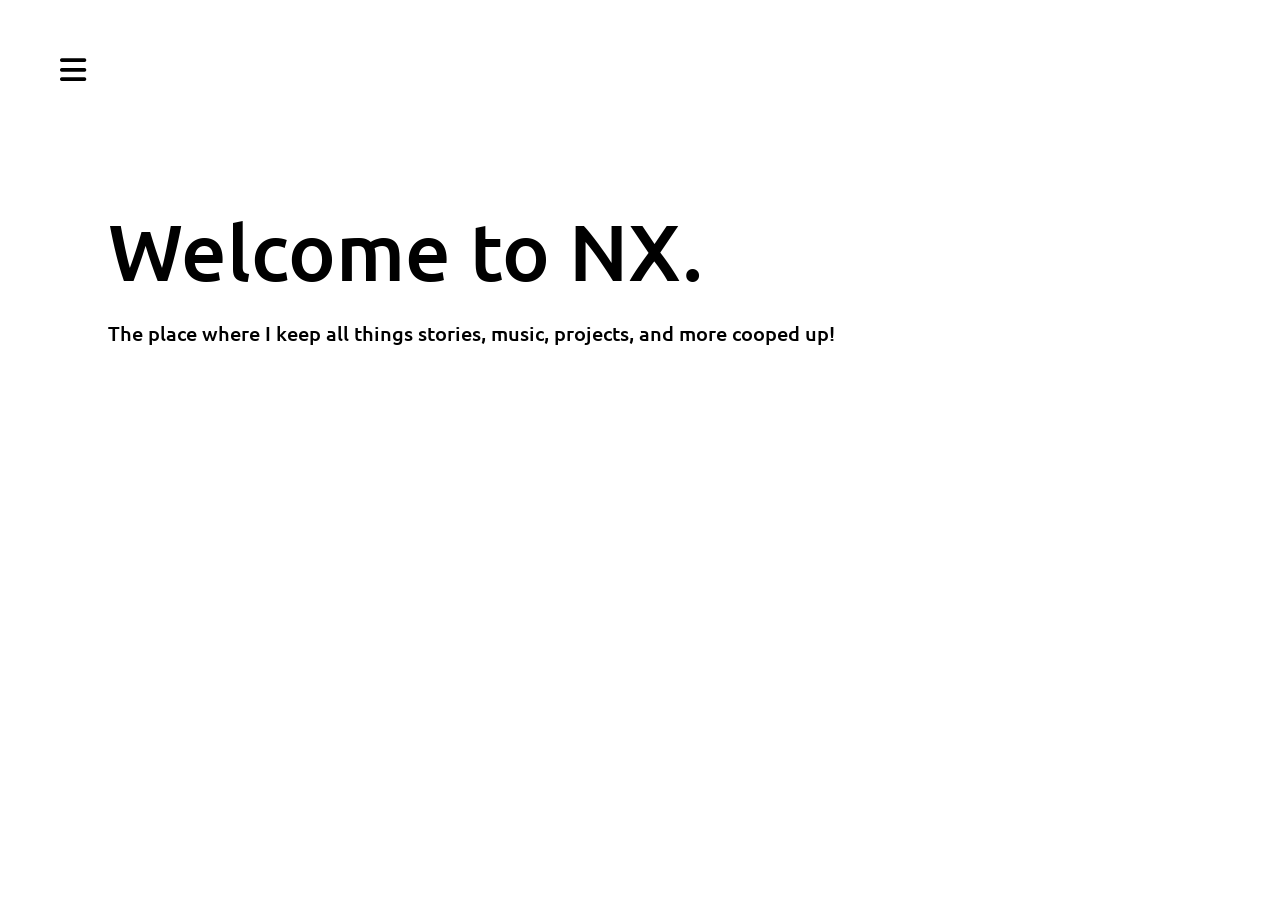
==== index.html @ 0b13d4ef "Added more folders for potential files and a test file." ====
<!DOCTYPE html>
<html lang="en">
<head>
    <meta charset="UTF-8">
    <meta name="viewport" content="width=device-width, initial-scale=1.0">
    <link rel="stylesheet" href="style.css">
    <title>NX (Working Title)</title>
    <link rel="stylesheet" href="https://cdnjs.cloudflare.com/ajax/libs/font-awesome/6.5.0/css/all.min.css">
</head>
<body>
    <button class="menu-button" id="menuButton"> <i class="fas fa-bars"></i> </button>
        <div id = "menu" class="hidden menu">
            <a href="index.html">Home</a>
            <a href="pages/music.html">Music</a>
            <a href="pages/eternity.html">Eternity</a>
            <a href="pages/cs_projects.html">CS Projects</a>
            <a href="https://www.instagram.com/ero.nium/" target="_blank" rel="noopener noreferrer"><i class = "fab fa-instagram"></i></a>
            <a href="https://github.com/Eronium0" target="_blank" rel="noopener noreferrer"><i class = "fab fa-github"></i></a>
            <a href="https://open.spotify.com/artist/5apVfVgsmf4TuO3htzg63E?si=SBFJqs63T7mDn9Ksaw8Bpw" target="_blank" rel="noopener noreferrer"><i class = "fab fa-spotify"></i></a>
        </div>
    <main class="main">    
    <h1>Welcome to NX.</h1>
    <p>The place where I keep all things stories, music, projects, and more cooped up!</p>
    </main>
</body>
<script src="script.js"></script>
</html>
---- style.css ----
@import url('https://fonts.googleapis.com/css2?family=Raleway:ital,wght@0,100..900;1,100..900&family=Ubuntu:ital,wght@0,300;0,400;0,500;0,700;1,300;1,400;1,500;1,700&display=swap');

* {
  font-family: 'Ubuntu';
  font-optical-sizing: auto;
  font-weight: 500;
  font-style: normal;
}

/* Global Styles */
 
/* .container{
    width: 100%;
    height: auto;
    display: flex;
    justify-content: left;
    align-items: left;
    overflow-x: hidden;
}

.sidebar{
    position: fixed;
    top: 0;
    left: 0;
    width: 200px;
    height: 100vh;
    background-color: #333;
}

.sidebar h1{
    color: #fff;
    padding: 30px ;
    margin: 0;
}

.sidebar ul{
    list-style-type: none;
    padding: 0;
    margin: 0;
}

.sidebar a{
    display: block;
    padding: 15px;
    color: #fff;
    text-decoration: none;    
}   

.sidebar a:hover{
    background-color: #555;
}

.sidebar socials{
    margin-top: auto;
    display: flex;
    gap: 10px;
    padding: 15px;
    position: absolute;
    bottom: 0;
}

.sidebar socials a{
    color: #fff;
    font-size: 20px;
}  */

.main h1{
    margin: 0px;
    margin-left: 6.25rem;
    margin-top: 12.5rem;
    display: flex;
    font-size: clamp(5rem, 7vw, 3rem);
}

.main h2{
    margin: 0px;
    height: auto;
    margin-left: 12.5rem;
    display : flex;
    justify-content: left;
    align-items: left;
    font-size: clamp(2.5rem, 8vw, 6.25rem);
}

.main p{
    margin-left: 6.25rem;
    height: auto;
    display : flex;
    justify-content: left;
    align-items: left;
    font-size: 1.25rem;
}

.hidden {
    display: none;
}

.menu {
    position: fixed;
    top: 40px;
    left: 100px;
    background-color: #cdcdcd;
    padding: 1rem;
    border-radius: 5px;
    width: 100%;
    height: 2rem;
}

.menu a {
    display: row;
    padding: 1vw;
    color: #000;
    text-decoration: none;
}

.menu a:hover {
    background-color: #9d9d9d;
    color: #fff;
}
/* Welcome Page */

/* .welcome-container{
    width: 100%;
    height: auto;
    display: flex;
    justify-content: center;
    align-items: center;
    overflow-x: hidden;
}

.welcome-bar{
    position: fixed;
    width: 100%;
    height: auto;
    top: 450px;
    display: flex;
    justify-content: center;
    align-items: center;
}

.welcome-bar ul{
    list-style-type: none;
    width: auto;
    margin: 0;
    display: flex;
    gap: 50px;
}

.welcome-bar a{
    display: block;
    padding: 50px;
    color: #fff;
    text-decoration: none; 
    background-color: #333;
    border-radius: 10px;
}

.welcome-bar a:hover{
    background-color: #555;
} */

.main-welcome h1{
    margin: 0px;
    margin-top: 1.25rem;
    display: flex;
    justify-content: center;
    align-items: center;
    font-size: clamp(1.75rem, 4vw, 2.1875rem);
}

.main-welcome h2{
    margin: 0px;
    height: auto;
    margin-top: 1.25rem;
    display : flex;
    justify-content: center;
    align-items: center;
    font-size: clamp(2.5rem, 8vw, 6.25rem);
}

.main-welcome p{
    margin-top: 3.125rem;
    height: auto;
    display : flex;
    justify-content: center;
    align-items: center;
    font-size: 1.25rem;
}

body {
    background-color: #ffffff;
}

.menu-button {
    position: fixed;
    top: 40px;
    left: 40px;
    padding: 0.625rem 1.25rem;
    background-color: #33333300;
    color: #000000;
    border: none;
    cursor: pointer;
    font-size: 1.875rem;
}
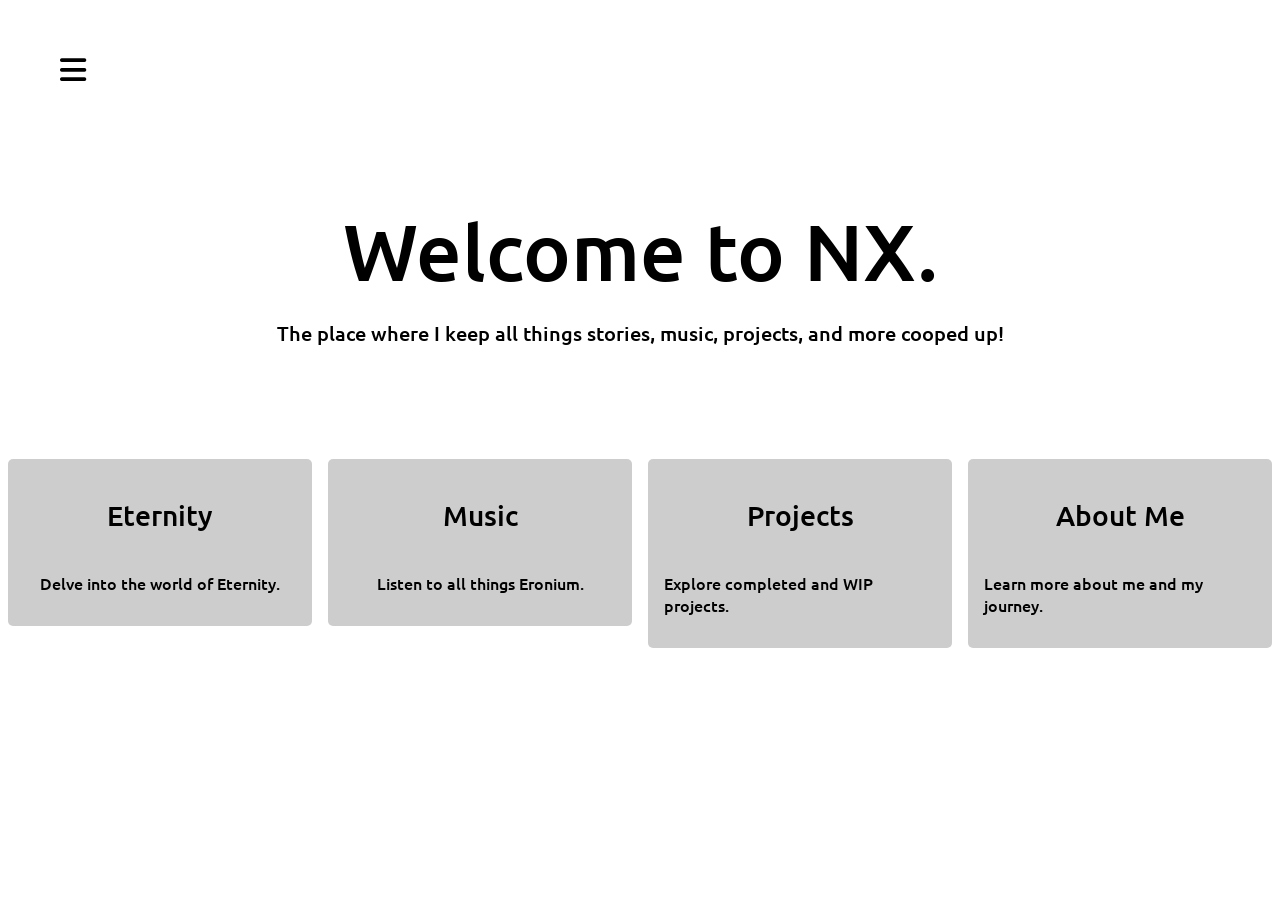
==== commit d1fff68d: "Added some grid layout to the main page. Fixed the menu bar to be more responsive and look somewhat " ====
--- a/index.html
+++ b/index.html
@@ -6,22 +6,57 @@
     <link rel="stylesheet" href="style.css">
     <title>NX (Working Title)</title>
     <link rel="stylesheet" href="https://cdnjs.cloudflare.com/ajax/libs/font-awesome/6.5.0/css/all.min.css">
+    <link rel="apple-touch-icon" sizes="180x180" href="assets/apple-touch-icon.png">
+    <link rel="icon" type="image/png" sizes="32x32" href="assets/favicon-32x32.png">
+    <link rel="icon" type="image/png" sizes="16x16" href="assets/favicon-16x16.png">
+    <link rel="manifest" href="assets/site.webmanifest">
 </head>
 <body>
     <button class="menu-button" id="menuButton"> <i class="fas fa-bars"></i> </button>
-        <div id = "menu" class="hidden menu">
-            <a href="index.html">Home</a>
-            <a href="pages/music.html">Music</a>
-            <a href="pages/eternity.html">Eternity</a>
-            <a href="pages/cs_projects.html">CS Projects</a>
-            <a href="https://www.instagram.com/ero.nium/" target="_blank" rel="noopener noreferrer"><i class = "fab fa-instagram"></i></a>
-            <a href="https://github.com/Eronium0" target="_blank" rel="noopener noreferrer"><i class = "fab fa-github"></i></a>
-            <a href="https://open.spotify.com/artist/5apVfVgsmf4TuO3htzg63E?si=SBFJqs63T7mDn9Ksaw8Bpw" target="_blank" rel="noopener noreferrer"><i class = "fab fa-spotify"></i></a>
-        </div>
+        <nav id="menu" class="hidden menu">
+            <div class="nav-links">
+                <a href="index.html">Home</a>
+                <a href="pages/about.html">About Me</a>
+                <a href="pages/music.html">Music</a>
+                <a href="pages/eternity.html">Eternity</a>
+                <a href="pages/cs_projects.html">CS Projects</a>
+            </div>
+            <div class="nav-socials">
+                <a href="https://www.instagram.com/ero.nium/" target="_blank" rel="noopener noreferrer"><i class = "fab fa-instagram"></i></a>
+                <a href="https://github.com/Eronium0" target="_blank" rel="noopener noreferrer"><i class = "fab fa-github"></i></a>
+                <a href="https://open.spotify.com/artist/5apVfVgsmf4TuO3htzg63E?si=SBFJqs63T7mDn9Ksaw8Bpw" target="_blank" rel="noopener noreferrer"><i class = "fab fa-spotify"></i></a>
+            </div>
+        </nav>
     <main class="main">    
     <h1>Welcome to NX.</h1>
     <p>The place where I keep all things stories, music, projects, and more cooped up!</p>
     </main>
+    <div class="grid">
+        <a href="pages/eternity.html">
+            <div class="grid-item">
+                <h2>Eternity</h2>
+                <p>Delve into the world of Eternity.</p>
+            </div>
+        </a>
+        <a href="pages/music.html">
+            <div class="grid-item">
+                <h2>Music</h2>
+                <p>Listen to all things Eronium.</p>
+            </div>
+        </a>
+        <a href="pages/cs_projects.html">
+            <div class="grid-item">
+                <h2>Projects</h2>
+                <p>Explore completed and WIP projects.</p>
+            </div>
+        </a>
+        <a href="pages/about.html">
+            <div class="grid-item">
+                <h2>About Me</h2>
+                <p>Learn more about me and my journey.</p>
+            </div>
+        </a>    
+    </div>
 </body>
 <script src="script.js"></script>
 </html>
--- a/style.css
+++ b/style.css
@@ -7,188 +7,73 @@
   font-style: normal;
 }
 
-/* Global Styles */
- 
-/* .container{
-    width: 100%;
-    height: auto;
-    display: flex;
-    justify-content: left;
-    align-items: left;
-    overflow-x: hidden;
-}
-
-.sidebar{
-    position: fixed;
-    top: 0;
-    left: 0;
-    width: 200px;
-    height: 100vh;
-    background-color: #333;
-}
-
-.sidebar h1{
-    color: #fff;
-    padding: 30px ;
-    margin: 0;
-}
-
-.sidebar ul{
-    list-style-type: none;
-    padding: 0;
-    margin: 0;
-}
-
-.sidebar a{
-    display: block;
-    padding: 15px;
-    color: #fff;
-    text-decoration: none;    
-}   
-
-.sidebar a:hover{
-    background-color: #555;
-}
-
-.sidebar socials{
-    margin-top: auto;
-    display: flex;
-    gap: 10px;
-    padding: 15px;
-    position: absolute;
-    bottom: 0;
-}
-
-.sidebar socials a{
-    color: #fff;
-    font-size: 20px;
-}  */
-
 .main h1{
     margin: 0px;
-    margin-left: 6.25rem;
     margin-top: 12.5rem;
     display: flex;
-    font-size: clamp(5rem, 7vw, 3rem);
+    font-size: clamp(3rem, 7vw, 5rem);
+    justify-content: center;
 }
 
 .main h2{
     margin: 0px;
     height: auto;
-    margin-left: 12.5rem;
     display : flex;
-    justify-content: left;
-    align-items: left;
+    justify-content: center;
     font-size: clamp(2.5rem, 8vw, 6.25rem);
 }
 
 .main p{
-    margin-left: 6.25rem;
     height: auto;
     display : flex;
-    justify-content: left;
-    align-items: left;
+    justify-content: center;
     font-size: 1.25rem;
 }
 
-.hidden {
-    display: none;
-}
+
 
 .menu {
     position: fixed;
-    top: 40px;
+    top: 35px;
     left: 100px;
     background-color: #cdcdcd;
     padding: 1rem;
     border-radius: 5px;
-    width: 100%;
-    height: 2rem;
+    right: 20px;
+    height: auto;
+    display: flex;
+    justify-content: flex-start;
+    gap: 3rem;
 }
 
 .menu a {
-    display: row;
-    padding: 1vw;
+    display: inline-block;
+    padding: 0.5rem 1rem;
     color: #000;
     text-decoration: none;
+    border-radius: 5px;
+}
+
+.nav-links {
+    display: flex;
+    gap: 5rem;
+    flex-wrap: wrap;
+}
+
+.nav-socials {
+    display: flex;
+    gap: 1rem;
+    margin-left: auto;
+    flex-wrap: wrap;
 }
 
 .menu a:hover {
     background-color: #9d9d9d;
     color: #fff;
 }
-/* Welcome Page */
 
-/* .welcome-container{
-    width: 100%;
-    height: auto;
-    display: flex;
-    justify-content: center;
-    align-items: center;
-    overflow-x: hidden;
-}
-
-.welcome-bar{
-    position: fixed;
-    width: 100%;
-    height: auto;
-    top: 450px;
-    display: flex;
-    justify-content: center;
-    align-items: center;
-}
-
-.welcome-bar ul{
-    list-style-type: none;
-    width: auto;
-    margin: 0;
-    display: flex;
-    gap: 50px;
-}
-
-.welcome-bar a{
-    display: block;
-    padding: 50px;
-    color: #fff;
-    text-decoration: none; 
-    background-color: #333;
-    border-radius: 10px;
-}
-
-.welcome-bar a:hover{
-    background-color: #555;
-} */
-
-.main-welcome h1{
-    margin: 0px;
-    margin-top: 1.25rem;
-    display: flex;
-    justify-content: center;
-    align-items: center;
-    font-size: clamp(1.75rem, 4vw, 2.1875rem);
-}
-
-.main-welcome h2{
-    margin: 0px;
-    height: auto;
-    margin-top: 1.25rem;
-    display : flex;
-    justify-content: center;
-    align-items: center;
-    font-size: clamp(2.5rem, 8vw, 6.25rem);
-}
-
-.main-welcome p{
-    margin-top: 3.125rem;
-    height: auto;
-    display : flex;
-    justify-content: center;
-    align-items: center;
-    font-size: 1.25rem;
-}
-
-body {
-    background-color: #ffffff;
+.hidden {
+    display: none;
 }
 
 .menu-button {
@@ -201,4 +86,73 @@
     border: none;
     cursor: pointer;
     font-size: 1.875rem;
-}+}
+
+body {
+    background-color: #ffffff;
+}
+
+.grid{
+    display: grid;
+    grid-template-columns: repeat(auto-fit, minmax(150px, 1fr));
+    gap: 1rem;
+    margin-top: 7rem;
+}
+
+.grid a {
+    text-decoration: none;
+    color: #000;
+    font-size: 1.25rem;
+}
+
+.grid-item {
+    background-color: #cdcdcd;
+    padding: 1rem;
+    border-radius: 5px;
+    display: grid;
+    grid-template-rows: auto 1fr;
+    align-items: center;
+    transition: transform 0.3s ease;
+}
+
+.grid-item h2 {
+    display: flex;
+    justify-content: center;
+    color: #000;
+    font-size: 1.75rem;
+}
+
+.grid-item p {
+    display: flex;
+    justify-content: center;
+    color: #000;
+    font-size: 1rem;
+
+}
+
+.grid-item:hover {
+    background-color: #9d9d9d;  
+    transform: scale(1.05);
+}
+
+@media (max-width: 600px) {
+  .menu {
+    flex-direction: column;   
+    width: auto;              
+    left: 20px; right: 20px;  
+    height: auto;             
+    align-items: flex-start;
+  }
+
+    .nav-links {
+        flex-direction: column;
+        gap: 1rem;
+        width: auto;
+    }
+
+    .nav-socials {
+        flex-direction: column;
+        gap: 0.5rem;
+        width: auto;
+    }
+}
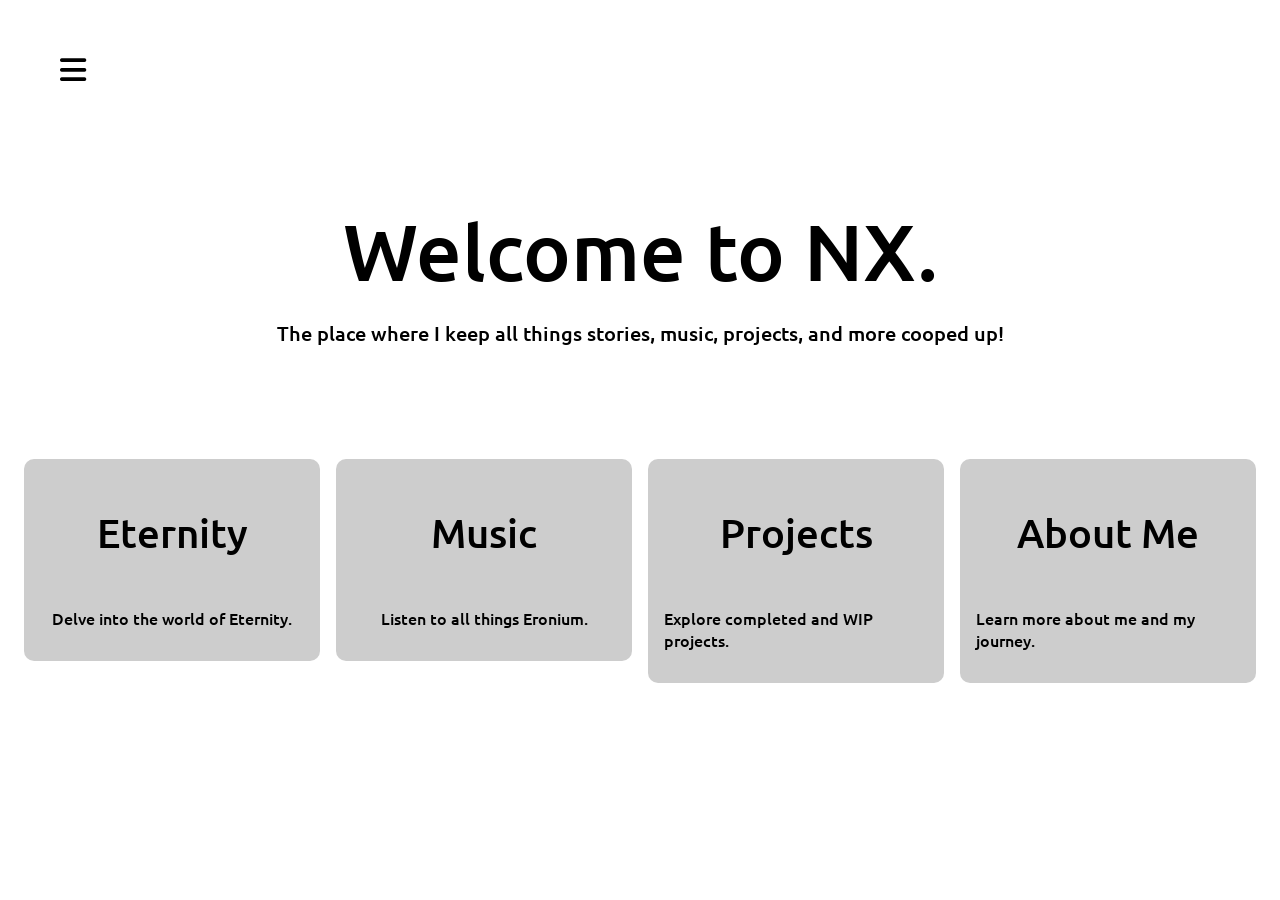
==== commit ac52489a: "Added respective css files to each page. Fixed a small issue with the grid animation clipping out of" ====
--- a/index.html
+++ b/index.html
@@ -3,8 +3,8 @@
 <head>
     <meta charset="UTF-8">
     <meta name="viewport" content="width=device-width, initial-scale=1.0">
-    <link rel="stylesheet" href="style.css">
-    <title>NX (Working Title)</title>
+    <link rel="stylesheet" href="index_style.css">
+    <title>NX</title>
     <link rel="stylesheet" href="https://cdnjs.cloudflare.com/ajax/libs/font-awesome/6.5.0/css/all.min.css">
     <link rel="apple-touch-icon" sizes="180x180" href="assets/apple-touch-icon.png">
     <link rel="icon" type="image/png" sizes="32x32" href="assets/favicon-32x32.png">
--- a/index_style.css
+++ b/index_style.css
@@ -0,0 +1,159 @@
+@import url('https://fonts.googleapis.com/css2?family=Raleway:ital,wght@0,100..900;1,100..900&family=Ubuntu:ital,wght@0,300;0,400;0,500;0,700;1,300;1,400;1,500;1,700&display=swap');
+
+* {
+  font-family: 'Ubuntu';
+  font-optical-sizing: auto;
+  font-weight: 500;
+  font-style: normal;
+}
+
+.main h1{
+    margin: 0px;
+    margin-top: 12.5rem;
+    display: flex;
+    font-size: clamp(3rem, 7vw, 5rem);
+    justify-content: center;
+}
+
+.main h2{
+    margin: 0px;
+    height: auto;
+    display : flex;
+    justify-content: center;
+    font-size: clamp(2.5rem, 8vw, 6.25rem);
+}
+
+.main p{
+    height: auto;
+    display : flex;
+    justify-content: center;
+    font-size: 1.25rem;
+}
+
+
+.menu-button {
+    position: absolute;
+    top: 40px;
+    left: 40px;
+    padding: 0.625rem 1.25rem;
+    background-color: #33333300;
+    color: #000000;
+    border: none;
+    cursor: pointer;
+    font-size: 1.875rem;
+}
+
+.menu {
+    position: absolute;
+    top: 35px;
+    left: 100px;
+    background-color: #cdcdcd;
+    padding: 1rem;
+    border-radius: 5px;
+    right: 20px;
+    height: auto;
+    display: flex;
+    justify-content: flex-start;
+    gap: 3rem;
+}
+
+.menu a {
+    display: inline-block;
+    padding: 0.5rem 1rem;
+    color: #000;
+    text-decoration: none;
+    border-radius: 5px;
+}
+
+.nav-links {
+    display: flex;
+    gap: 5rem;
+    flex-wrap: wrap;
+}
+
+.nav-socials {
+    display: flex;
+    gap: 1rem;
+    margin-left: auto;
+    flex-wrap: wrap;
+}
+
+.menu a:hover {
+    background-color: #9d9d9d;
+    color: #fff;
+}
+
+.hidden {
+    display: none;
+}
+
+
+body {
+    background-color: #ffffff;
+}
+
+.grid{
+    display: grid;
+    grid-template-columns: repeat(auto-fit, minmax(150px, 1fr));
+    gap: 1rem;
+    margin-top: 7rem;
+    padding: 0 1rem;
+}
+
+.grid a {
+    text-decoration: none;
+    color: #000;
+    font-size: 1rem;
+}
+
+.grid-item {
+    background-color: #cdcdcd;
+    padding: 1rem;
+    border-radius: 10px;
+    display: grid;
+    grid-template-rows: auto 1fr;
+    align-items: center;
+    transition: transform 0.3s ease;
+}
+
+.grid-item h2 {
+    display: flex;
+    justify-content: center;
+    color: #000;
+    font-size: 2.5rem;
+}
+
+.grid-item p {
+    display: flex;
+    justify-content: center;
+    color: #000;
+    font-size: 1rem;
+
+}
+
+.grid-item:hover {
+    background-color: #9d9d9d;  
+    transform: scale(1.05);
+}
+
+@media (max-width: 600px) {
+  .menu {
+    flex-direction: column;   
+    width: auto;              
+    left: 20px; right: 20px;  
+    height: auto;             
+    align-items: flex-start;
+  }
+
+    .nav-links {
+        flex-direction: column;
+        gap: 1rem;
+        width: auto;
+    }
+
+    .nav-socials {
+        flex-direction: column;
+        gap: 0.5rem;
+        width: auto;
+    }
+}
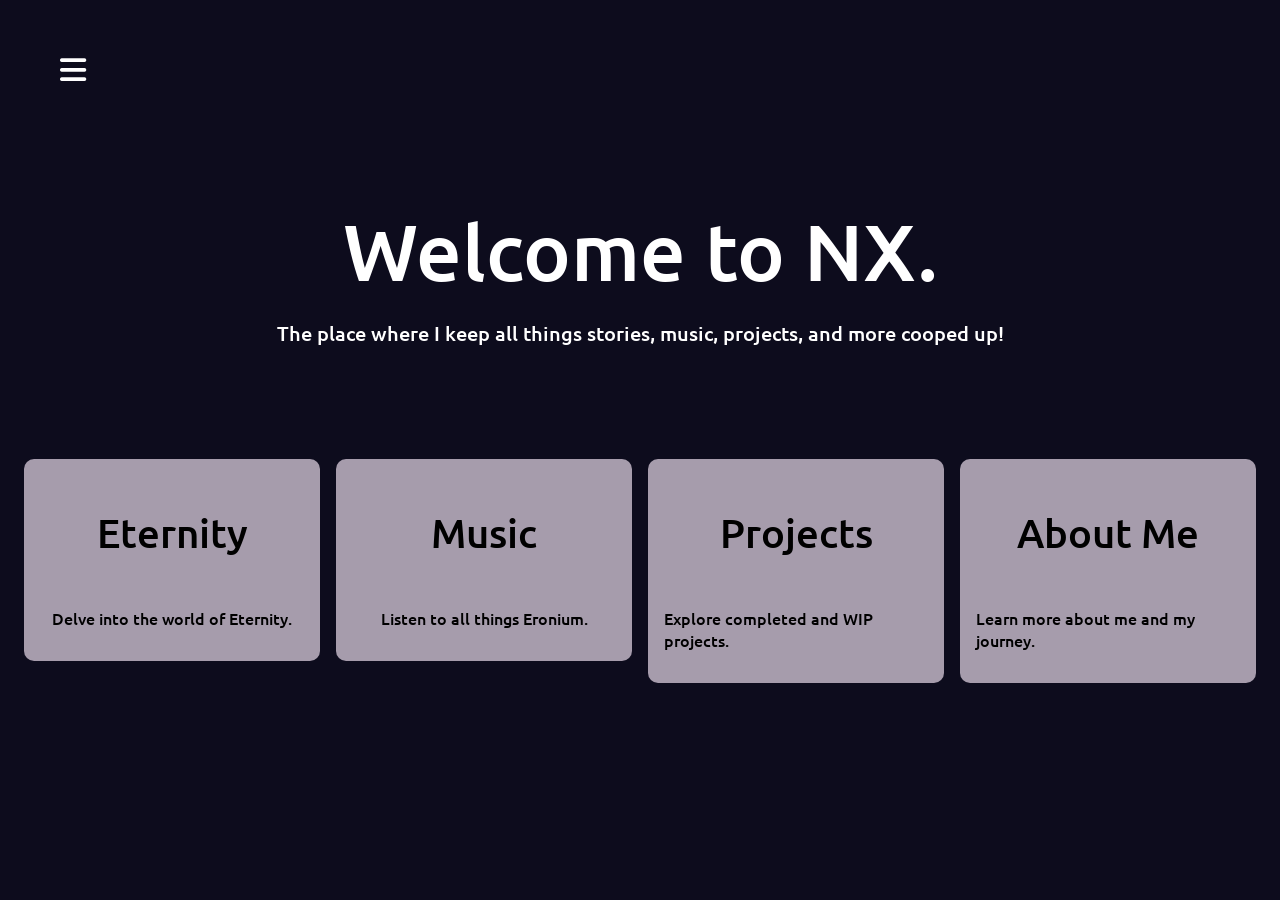
==== commit c50279be: "BIG COMMIT. Added individual scripts to each individual page. Finished applying the palette to each " ====
--- a/index.html
+++ b/index.html
@@ -58,5 +58,5 @@
         </a>    
     </div>
 </body>
-<script src="script.js"></script>
+<script src="index_script.js"></script>
 </html>
--- a/index_style.css
+++ b/index_style.css
@@ -1,4 +1,16 @@
 @import url('https://fonts.googleapis.com/css2?family=Raleway:ital,wght@0,100..900;1,100..900&family=Ubuntu:ital,wght@0,300;0,400;0,500;0,700;1,300;1,400;1,500;1,700&display=swap');
+
+/* VINTAGE COLOR PALETTE*/
+:root {
+--almond: #f1dac4;
+--lilac: #a69cac;
+--lilacdarker: #8a7a93;
+--dusty-grape: #474973;
+--space-indigo: #161b33;
+--ink-black: #0d0c1d;
+--white: #ffffff;
+}
+
 
 * {
   font-family: 'Ubuntu';
@@ -13,6 +25,7 @@
     display: flex;
     font-size: clamp(3rem, 7vw, 5rem);
     justify-content: center;
+    color: var(--white);
 }
 
 .main h2{
@@ -21,6 +34,7 @@
     display : flex;
     justify-content: center;
     font-size: clamp(2.5rem, 8vw, 6.25rem);
+    color: var(--white);
 }
 
 .main p{
@@ -28,6 +42,7 @@
     display : flex;
     justify-content: center;
     font-size: 1.25rem;
+    color: var(--white);
 }
 
 
@@ -37,7 +52,7 @@
     left: 40px;
     padding: 0.625rem 1.25rem;
     background-color: #33333300;
-    color: #000000;
+    color: var(--white);
     border: none;
     cursor: pointer;
     font-size: 1.875rem;
@@ -47,9 +62,10 @@
     position: absolute;
     top: 35px;
     left: 100px;
-    background-color: #cdcdcd;
+    background-color: var(--dusty-grape);
     padding: 1rem;
     border-radius: 5px;
+    border: 4px solid var(--lilac);
     right: 20px;
     height: auto;
     display: flex;
@@ -60,7 +76,7 @@
 .menu a {
     display: inline-block;
     padding: 0.5rem 1rem;
-    color: #000;
+    color: var(--white);
     text-decoration: none;
     border-radius: 5px;
 }
@@ -79,8 +95,8 @@
 }
 
 .menu a:hover {
-    background-color: #9d9d9d;
-    color: #fff;
+    background-color: var(--space-indigo);
+    color: var(--white);
 }
 
 .hidden {
@@ -89,7 +105,7 @@
 
 
 body {
-    background-color: #ffffff;
+    background-color: var(--ink-black);
 }
 
 .grid{
@@ -107,7 +123,7 @@
 }
 
 .grid-item {
-    background-color: #cdcdcd;
+    background-color: var(--lilac);
     padding: 1rem;
     border-radius: 10px;
     display: grid;
@@ -132,7 +148,7 @@
 }
 
 .grid-item:hover {
-    background-color: #9d9d9d;  
+    background-color: var(--lilacdarker);  
     transform: scale(1.05);
 }
 
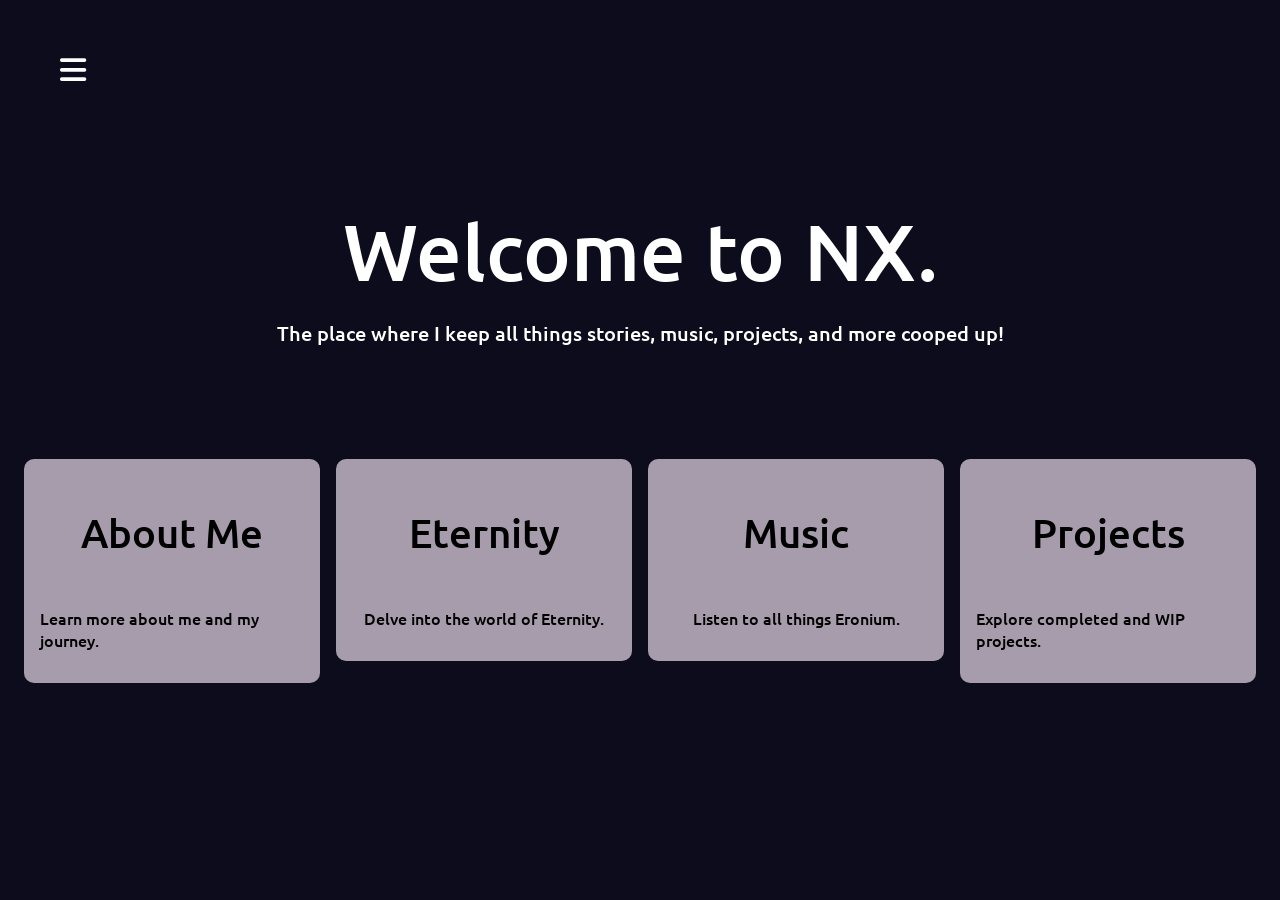
==== commit 8b094d38: "Medium ish commit. Added animations to the menu when clicking on it. Rearranged the pages by alphabe" ====
--- a/index.html
+++ b/index.html
@@ -12,14 +12,16 @@
     <link rel="manifest" href="assets/site.webmanifest">
 </head>
 <body>
+    
+
     <button class="menu-button" id="menuButton"> <i class="fas fa-bars"></i> </button>
         <nav id="menu" class="hidden menu">
             <div class="nav-links">
                 <a href="index.html">Home</a>
                 <a href="pages/about.html">About Me</a>
+                <a href="pages/eternity.html">Eternity</a>
                 <a href="pages/music.html">Music</a>
-                <a href="pages/eternity.html">Eternity</a>
-                <a href="pages/cs_projects.html">CS Projects</a>
+                <a href="pages/cs_projects.html">Projects</a>
             </div>
             <div class="nav-socials">
                 <a href="https://www.instagram.com/ero.nium/" target="_blank" rel="noopener noreferrer"><i class = "fab fa-instagram"></i></a>
@@ -31,7 +33,13 @@
     <h1>Welcome to NX.</h1>
     <p>The place where I keep all things stories, music, projects, and more cooped up!</p>
     </main>
-    <div class="grid">
+    <div class="grid">        
+        <a href="pages/about.html">
+            <div class="grid-item">
+                <h2>About Me</h2>
+                <p>Learn more about me and my journey.</p>
+            </div>
+        </a>    
         <a href="pages/eternity.html">
             <div class="grid-item">
                 <h2>Eternity</h2>
@@ -50,12 +58,7 @@
                 <p>Explore completed and WIP projects.</p>
             </div>
         </a>
-        <a href="pages/about.html">
-            <div class="grid-item">
-                <h2>About Me</h2>
-                <p>Learn more about me and my journey.</p>
-            </div>
-        </a>    
+
     </div>
 </body>
 <script src="index_script.js"></script>
--- a/index_style.css
+++ b/index_style.css
@@ -71,6 +71,7 @@
     display: flex;
     justify-content: flex-start;
     gap: 3rem;
+    transform-origin: top left;
 }
 
 .menu a {
@@ -152,6 +153,28 @@
     transform: scale(1.05);
 }
 
+@keyframes slideIn {
+    from {
+        clip-path: inset(0 100% 0 0);
+        opacity: 0;
+    }
+    to {
+        clip-path: inset(0 0 0 0);
+        opacity: 1;
+    }
+}
+
+@keyframes slideOut {
+    from {
+        clip-path: inset(0 0 0 0);
+        opacity: 1;
+    }
+    to {
+        clip-path: inset(0 100% 0 0);
+        opacity: 0;
+    }
+}
+
 @media (max-width: 600px) {
   .menu {
     flex-direction: column;   
